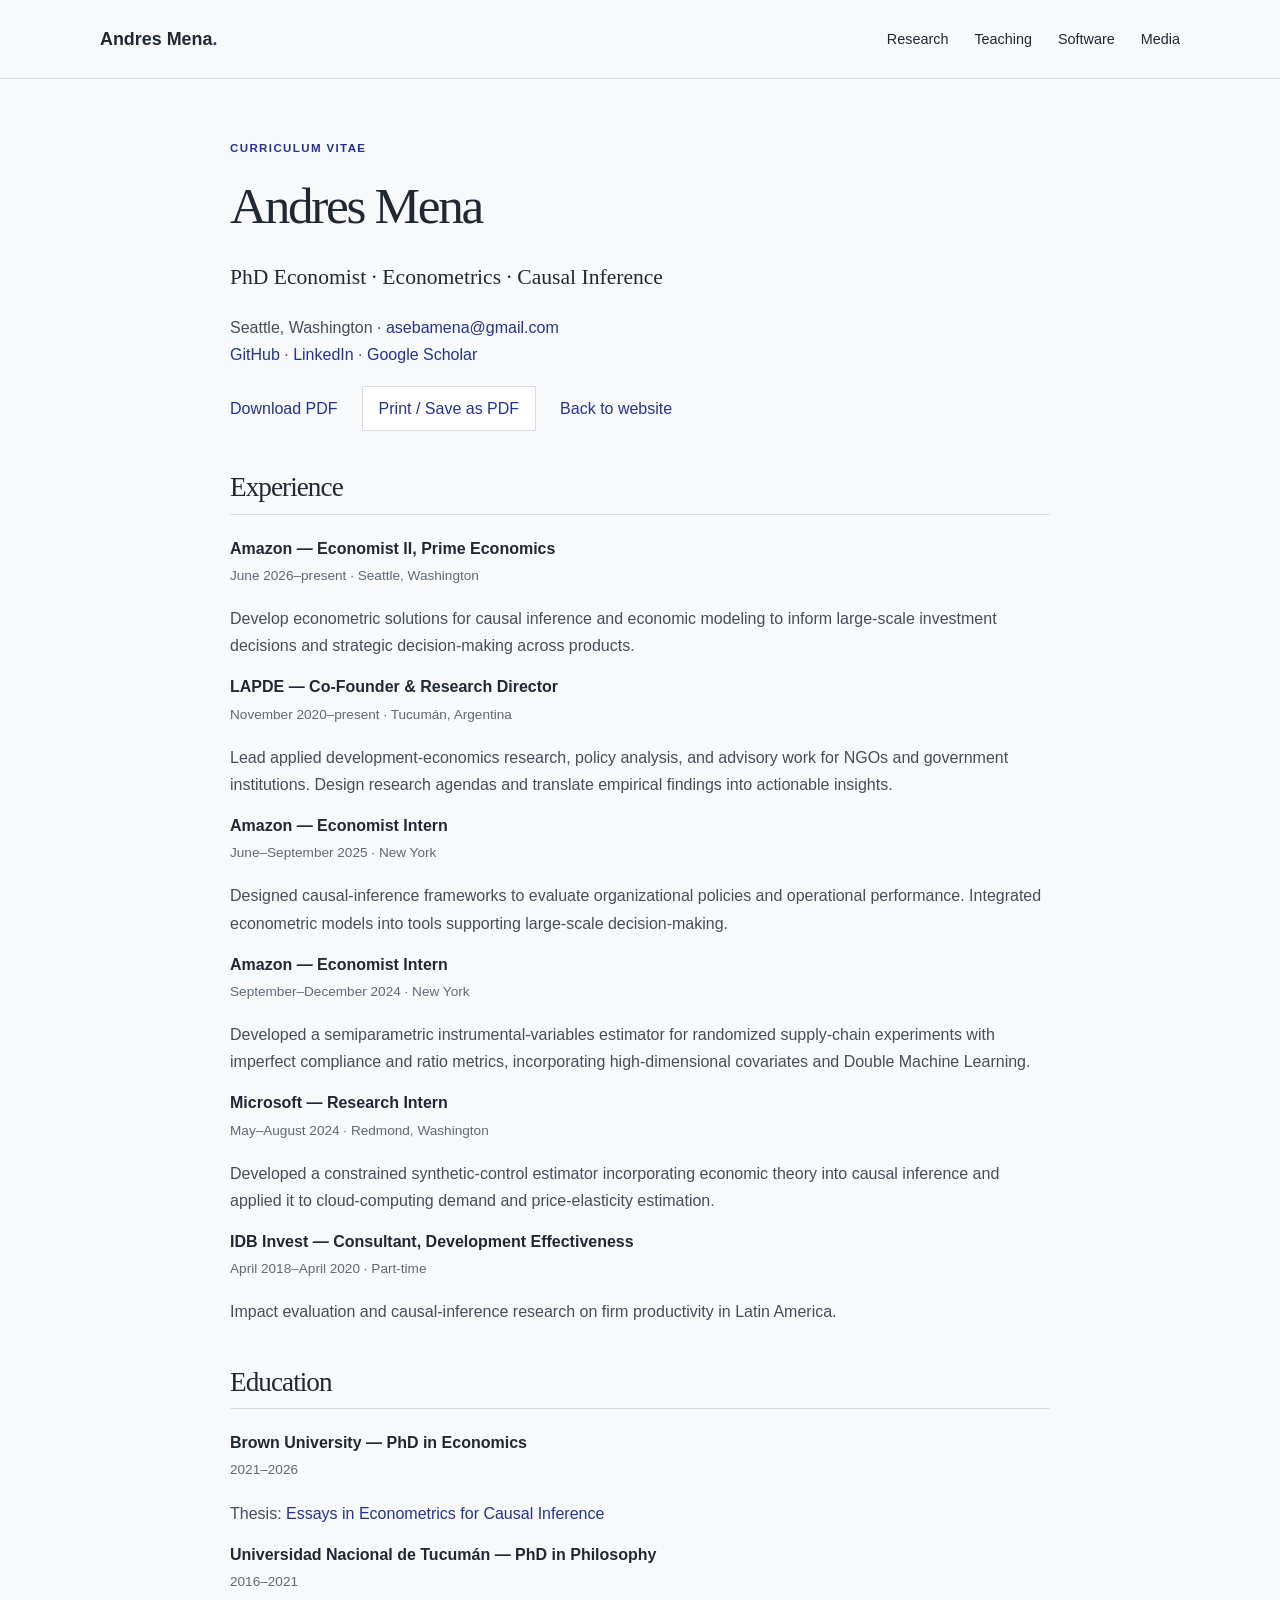
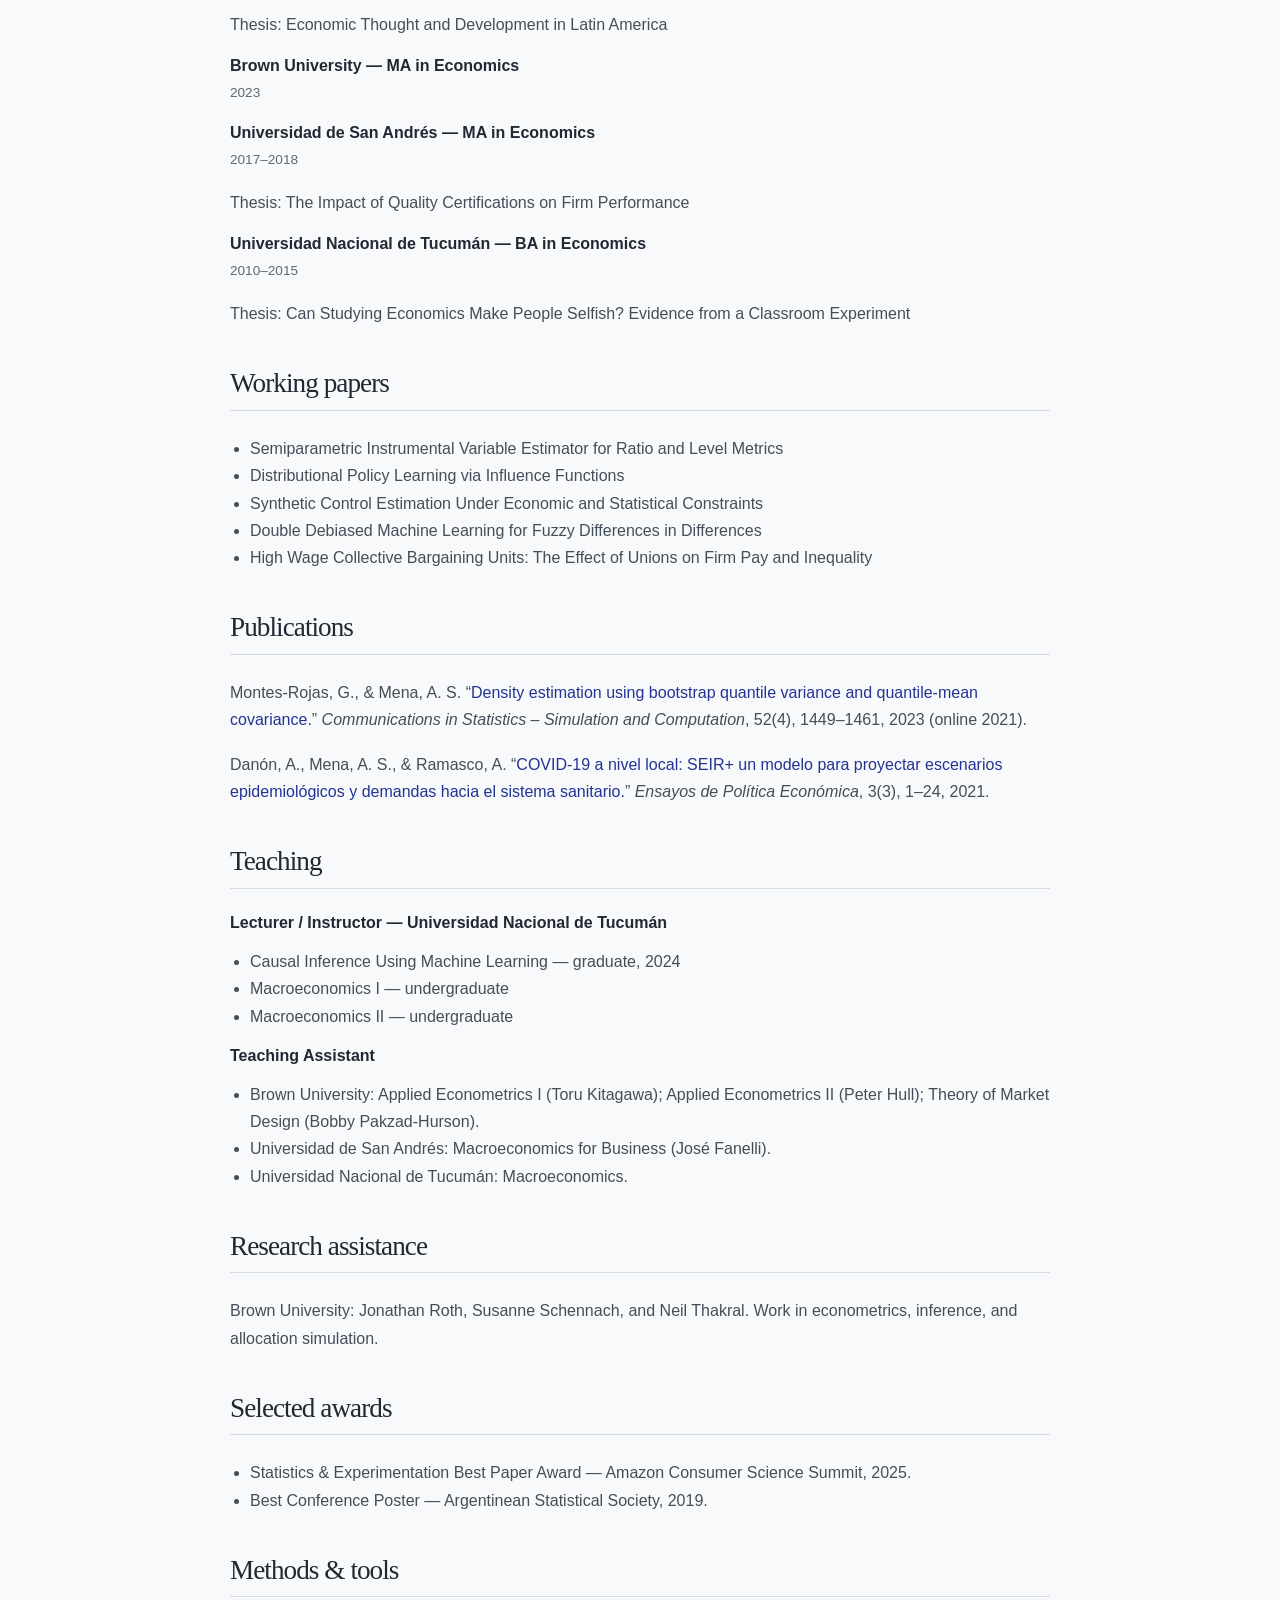
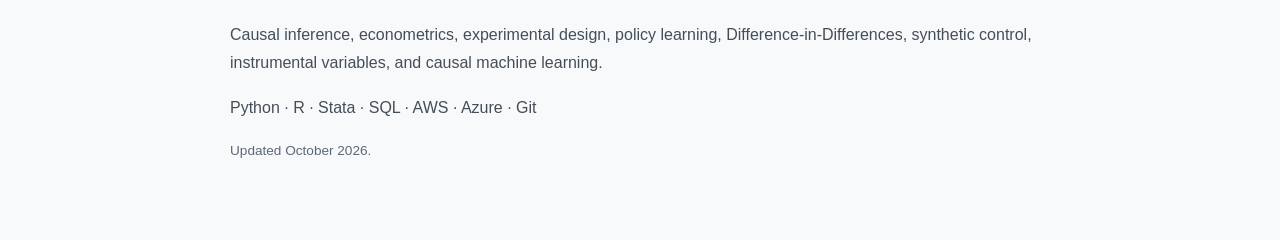
==== site/cv.html @ 0cec8d5b "Add personal academic website with research, teaching and podcast video" ====
<!doctype html>
<html lang="en">
<head>
  <meta charset="utf-8">
  <meta name="viewport" content="width=device-width, initial-scale=1">
  <title>CV | Andres Mena</title>
  <meta name="description" content="Andres Mena's education, professional experience, research, and teaching.">
  <link rel="icon" href="assets/favicon.svg" type="image/svg+xml">
  <link rel="stylesheet" href="assets/style.css">
</head>
<body>
  <a class="skip-link" href="#main">Skip to content</a>
  <header class="masthead"><nav class="container navigation" aria-label="Main navigation"><a class="wordmark" href="index.html">Andres Mena<span aria-hidden="true">.</span></a><div class="nav-links"><a href="index.html#research">Research</a><a href="index.html#teaching">Teaching</a><a href="index.html#software">Software</a><a href="index.html#media">Media</a></div></nav></header>
  <main id="main" class="container cv">
    <p class="eyebrow">Curriculum vitae</p>
    <h1>Andres Mena</h1>
    <p class="lead">PhD Economist · Econometrics · Causal Inference</p>
    <p>Seattle, Washington · <a href="mailto:asebamena@gmail.com">asebamena@gmail.com</a><br><a href="https://github.com/andres-mena">GitHub</a> · <a href="https://www.linkedin.com/in/sebamena/">LinkedIn</a> · <a href="https://scholar.google.com.au/citations?user=I_KiBSQAAAAJ&amp;hl=en">Google Scholar</a></p>
    <div class="cv-actions"><a href="assets/Andres_Mena_CV.pdf" download>Download PDF</a><button type="button" id="print-cv" hidden>Print / Save as PDF</button><a href="index.html">Back to website</a></div>
    <h2>Experience</h2>
    <article><h3>Amazon — Economist II, Prime Economics</h3><p class="meta">June 2026–present · Seattle, Washington</p><p>Develop econometric solutions for causal inference and economic modeling to inform large-scale investment decisions and strategic decision-making across products.</p></article>
    <article><h3>LAPDE — Co-Founder &amp; Research Director</h3><p class="meta">November 2020–present · Tucumán, Argentina</p><p>Lead applied development-economics research, policy analysis, and advisory work for NGOs and government institutions. Design research agendas and translate empirical findings into actionable insights.</p></article>
    <article><h3>Amazon — Economist Intern</h3><p class="meta">June–September 2025 · New York</p><p>Designed causal-inference frameworks to evaluate organizational policies and operational performance. Integrated econometric models into tools supporting large-scale decision-making.</p></article>
    <article><h3>Amazon — Economist Intern</h3><p class="meta">September–December 2024 · New York</p><p>Developed a semiparametric instrumental-variables estimator for randomized supply-chain experiments with imperfect compliance and ratio metrics, incorporating high-dimensional covariates and Double Machine Learning.</p></article>
    <article><h3>Microsoft — Research Intern</h3><p class="meta">May–August 2024 · Redmond, Washington</p><p>Developed a constrained synthetic-control estimator incorporating economic theory into causal inference and applied it to cloud-computing demand and price-elasticity estimation.</p></article>
    <article><h3>IDB Invest — Consultant, Development Effectiveness</h3><p class="meta">April 2018–April 2020 · Part-time</p><p>Impact evaluation and causal-inference research on firm productivity in Latin America.</p></article>
    <h2>Education</h2>
    <article><h3>Brown University — PhD in Economics</h3><p class="meta">2021–2026</p><p>Thesis: <a href="https://repository.library.brown.edu/studio/item/bdr:5hv7my46/">Essays in Econometrics for Causal Inference</a></p></article>
    <article><h3>Universidad Nacional de Tucumán — PhD in Philosophy</h3><p class="meta">2016–2021</p><p>Thesis: Economic Thought and Development in Latin America</p></article>
    <article><h3>Brown University — MA in Economics</h3><p class="meta">2023</p></article>
    <article><h3>Universidad de San Andrés — MA in Economics</h3><p class="meta">2017–2018</p><p>Thesis: The Impact of Quality Certifications on Firm Performance</p></article>
    <article><h3>Universidad Nacional de Tucumán — BA in Economics</h3><p class="meta">2010–2015</p><p>Thesis: Can Studying Economics Make People Selfish? Evidence from a Classroom Experiment</p></article>
    <h2>Working papers</h2>
    <ul>
      <li>Semiparametric Instrumental Variable Estimator for Ratio and Level Metrics</li>
      <li>Distributional Policy Learning via Influence Functions</li>
      <li>Synthetic Control Estimation Under Economic and Statistical Constraints</li>
      <li>Double Debiased Machine Learning for Fuzzy Differences in Differences</li>
      <li>High Wage Collective Bargaining Units: The Effect of Unions on Firm Pay and Inequality</li>
    </ul>
    <h2>Publications</h2>
    <p>Montes-Rojas, G., &amp; Mena, A. S. “<a href="https://doi.org/10.1080/03610918.2021.1884717">Density estimation using bootstrap quantile variance and quantile-mean covariance.</a>” <em>Communications in Statistics – Simulation and Computation</em>, 52(4), 1449–1461, 2023 (online 2021).</p>
    <p>Danón, A., Mena, A. S., &amp; Ramasco, A. “<a href="https://doi.org/10.46553/ensayos.3.3.2021.p1-24" lang="es">COVID-19 a nivel local: SEIR+ un modelo para proyectar escenarios epidemiológicos y demandas hacia el sistema sanitario.</a>” <em>Ensayos de Política Económica</em>, 3(3), 1–24, 2021.</p>
    <h2>Teaching</h2>
    <h3>Lecturer / Instructor — Universidad Nacional de Tucumán</h3>
    <ul><li>Causal Inference Using Machine Learning — graduate, 2024</li><li>Macroeconomics I — undergraduate</li><li>Macroeconomics II — undergraduate</li></ul>
    <h3>Teaching Assistant</h3>
    <ul><li>Brown University: Applied Econometrics I (Toru Kitagawa); Applied Econometrics II (Peter Hull); Theory of Market Design (Bobby Pakzad-Hurson).</li><li>Universidad de San Andrés: Macroeconomics for Business (José Fanelli).</li><li>Universidad Nacional de Tucumán: Macroeconomics.</li></ul>
    <h2>Research assistance</h2>
    <p>Brown University: Jonathan Roth, Susanne Schennach, and Neil Thakral. Work in econometrics, inference, and allocation simulation.</p>
    <h2>Selected awards</h2>
    <ul><li>Statistics &amp; Experimentation Best Paper Award — Amazon Consumer Science Summit, 2025.</li><li>Best Conference Poster — Argentinean Statistical Society, 2019.</li></ul>
    <h2>Methods &amp; tools</h2>
    <p>Causal inference, econometrics, experimental design, policy learning, Difference-in-Differences, synthetic control, instrumental variables, and causal machine learning.</p>
    <p>Python · R · Stata · SQL · AWS · Azure · Git</p>
    <p class="meta">Updated October 2026.</p>
  </main>
  <script src="assets/cv.js"></script>
</body>
</html>
---- site/assets/style.css ----
/* Academic layout adapted from Juan C. Yamin's MIT-licensed site.
   Original theme copyright (c) 2016 Michael Rose; see ../LICENSE. */
:root{--blue:#233393;--blue-light:#3043b4;--ink:#202833;--copy:#444e59;--muted:#5d6975;--paper:#f8f9fa;--tint:#eef1f6;--border:#d6dce2;--width:1080px}
*{box-sizing:border-box}
html{scroll-behavior:smooth;scroll-padding-top:100px}
body{margin:0;background:var(--paper);color:var(--copy);font:16px/1.7 -apple-system,BlinkMacSystemFont,"Segoe UI",Helvetica,Arial,sans-serif}
a{color:var(--blue);text-decoration:none;text-underline-offset:4px}
a:hover{text-decoration:underline}
a:focus-visible{outline:3px solid var(--blue-light);outline-offset:5px}
img{max-width:100%;display:block}
h1,h2,h3,h4{color:var(--ink);line-height:1.2}
h1,h2{font-family:Georgia,"Times New Roman",serif;font-weight:400}
h1{font-size:clamp(3.2rem,6vw,5rem);letter-spacing:-.045em;margin:14px 0 22px}
h2{font-size:clamp(2.1rem,4vw,3rem);letter-spacing:-.035em;margin:12px 0 24px}
h4{font-size:1.04rem;font-weight:500;margin:0 0 7px}
p{margin:0 0 18px}
.container{max-width:var(--width);width:calc(100% - 80px);margin-inline:auto}
.skip-link{position:fixed;left:16px;top:-80px;z-index:100;padding:12px;background:white}
.skip-link:focus{top:12px}
.masthead{position:sticky;top:0;background:rgba(248,249,250,.97);border-bottom:1px solid var(--border);z-index:20}
.navigation{min-height:78px;display:flex;align-items:center;justify-content:space-between;gap:28px}
.wordmark{font-size:1.12rem;font-weight:650;color:var(--ink);white-space:nowrap}
.wordmark span{color:var(--blue)}
.nav-links{display:flex;gap:26px;font-size:.9rem}
.nav-links a{color:var(--ink)}
.hero{padding-block:88px 84px;display:grid;grid-template-columns:minmax(0,1fr) 290px;gap:72px;align-items:center}
.hero-copy{max-width:640px;min-width:0}
.section-body{min-width:0}
.eyebrow{font-size:.72rem;letter-spacing:.12em;font-weight:650;text-transform:uppercase;color:var(--blue);line-height:1.6}
.intro{font:400 clamp(1.3rem,2.1vw,1.6rem)/1.45 Georgia,"Times New Roman",serif;color:var(--ink);margin-bottom:24px}
.portrait{margin:0;transform:rotate(1deg)}
.portrait img{width:100%;height:365px;object-fit:cover;object-position:center 30%;border-radius:3px;box-shadow:14px 14px 0 #e3e7f3}
.portrait figcaption{margin-top:28px;font-size:.78rem;color:var(--muted);display:flex;align-items:center;gap:8px;transform:rotate(-1deg)}
.location-dot{width:6px;height:6px;border-radius:50%;background:var(--blue)}
.profile-links{display:flex;flex-wrap:wrap;gap:12px 23px;margin-top:30px;font-size:.85rem;font-weight:550}
.landscape-band{position:relative;isolation:isolate;overflow:hidden;min-height:380px;display:flex;align-items:center;background:#193778 url("data-landscape.jpg") center 58%/cover}
.landscape-overlay{position:absolute;inset:0;z-index:-1;background:linear-gradient(90deg,rgba(12,28,71,.94),rgba(19,38,92,.72) 55%,rgba(19,38,92,.35))}
.landscape-content{padding-block:50px}
.landscape-content .eyebrow{color:#c8dcff}
.landscape-content h2{color:white;font-size:clamp(2rem,4vw,2.8rem);margin-block:14px 20px}
.landscape-content p:last-child{color:#d5e2f7;font-size:.87rem;margin:0}
.evidence-lines{position:absolute;width:46%;max-width:600px;right:6%;top:50%;transform:translateY(-50%);z-index:-1}
.section{display:grid;grid-template-columns:310px minmax(0,1fr);gap:72px;padding-block:76px}
.section-heading p:not(.eyebrow){font-size:.9rem;max-width:250px;color:var(--muted)}
.group-heading{font:650 .78rem/1.5 -apple-system,BlinkMacSystemFont,"Segoe UI",sans-serif;text-transform:uppercase;letter-spacing:.08em;color:var(--blue);margin:0 0 20px}
.group-heading:not(:first-child){margin-top:42px}
.paper-list{list-style:none;margin:0;padding:0}
.paper-list li{padding:17px 0;border-bottom:1px solid var(--border);color:var(--ink);font-size:1.03rem;line-height:1.55}
.paper-list li:first-child{padding-top:0}
.publication{padding-bottom:20px;margin-bottom:22px;border-bottom:1px solid var(--border)}
.publication h4{line-height:1.55}
.publication p,.course p{font-size:.85rem;color:var(--muted);margin:0;line-height:1.6}
.thesis-link{padding:22px 24px;border-left:3px solid var(--blue);background:var(--tint);display:grid;gap:10px;line-height:1.5}
.thesis-link .eyebrow{font-size:.66rem}
.tinted{background:var(--tint)}
.course{margin:0 0 24px}
.lead{font-family:Georgia,serif;font-size:1.35rem;color:var(--ink)}
.text-link{display:inline-block;margin-top:12px;border-bottom:1px solid var(--blue);font-size:.95rem}
.media-list>a{display:flex;align-items:center;justify-content:space-between;gap:20px;padding:20px 0;border-bottom:1px solid var(--border)}
.media-list>a:first-child{padding-top:0}
.media-list small{display:block;text-transform:uppercase;letter-spacing:.1em;font-size:.67rem;color:var(--muted);margin-bottom:6px}
.media-list strong{display:block;font:400 1.35rem/1.4 Georgia,serif;color:var(--ink)}
.link-description{display:block;color:var(--muted);font-size:.85rem;margin-top:5px}
.podcast-feature{padding-bottom:30px;margin-bottom:24px;border-bottom:1px solid var(--border)}
.podcast-feature h3{font:400 1.7rem/1.3 Georgia,serif;margin:10px 0 14px}
.podcast-feature>p:not(.eyebrow){font-size:.9rem}
.podcast-feature video{display:block;width:100%;max-width:320px;height:auto;aspect-ratio:9/16;background:#111b2f;border-radius:4px;margin-block:24px 14px}
.podcast-feature .podcast-credit{max-width:390px;color:var(--muted);font-size:.75rem}
.footer{display:flex;flex-wrap:wrap;justify-content:space-between;gap:15px;padding-block:30px;font-size:.82rem}
.footer p{margin:0}
.fine-print{flex-basis:100%;color:var(--muted);font-size:.72rem}
.cv{max-width:820px;padding-block:60px}
.cv h1{font-size:3.2rem}
.cv h2{font-size:1.7rem;margin-top:40px;border-bottom:1px solid var(--border);padding-bottom:10px}
.cv h3{font-size:1rem;margin-bottom:6px}
.cv .meta{color:var(--muted);font-size:.85rem}
.cv ul{padding-left:20px}
.cv-actions{display:flex;gap:24px;align-items:center}
button{font:inherit;color:var(--blue);border:1px solid var(--border);padding:8px 16px;background:white;cursor:pointer}
button:focus-visible{outline:3px solid var(--blue)}
@media(min-width:1500px){.hero{padding-block:110px}}
@media(max-width:850px){.container{width:calc(100% - 48px)}.hero{gap:40px;grid-template-columns:minmax(0,1fr) 230px;padding-block:60px}.portrait img{height:310px}.section{grid-template-columns:230px minmax(0,1fr);gap:35px}.nav-links{gap:16px}.evidence-lines{opacity:.5;right:0}}
@media(max-width:640px){html{scroll-padding-top:118px}.navigation{align-items:flex-start;flex-direction:column;gap:12px;padding-block:16px}.nav-links{gap:20px;width:100%;overflow-x:auto;white-space:nowrap;font-size:.8rem;padding-bottom:3px}.hero{grid-template-columns:1fr;gap:35px;padding-block:40px 50px}.hero-copy{order:1}.portrait{order:0;width:155px;transform:none}.portrait img{height:190px;box-shadow:8px 8px 0 #e3e7f3}.portrait figcaption{margin-top:15px;transform:none}.hero h1{font-size:3.15rem}.section{grid-template-columns:1fr;gap:18px;padding-block:48px}.section-heading h2 br{display:none}.section-heading h2{margin-bottom:16px}.section-heading p:not(.eyebrow){max-width:none}.landscape-band{min-height:350px}.evidence-lines{width:85%;right:-20%;top:75%;opacity:.4}.profile-links{gap:14px 20px}.cv{padding-block:35px}}
@media(prefers-reduced-motion:reduce){html{scroll-behavior:auto}}
@media print{.masthead,.footer,.cv-actions,.skip-link{display:none}.container{width:100%;max-width:none}.cv{padding:0}body{background:white;font-size:10pt}.cv h1{font-size:28pt}.cv h2{font-size:16pt;margin-top:20px}.cv h3{break-after:avoid}a{color:inherit}.cv article{break-inside:avoid}@page{margin:18mm}}
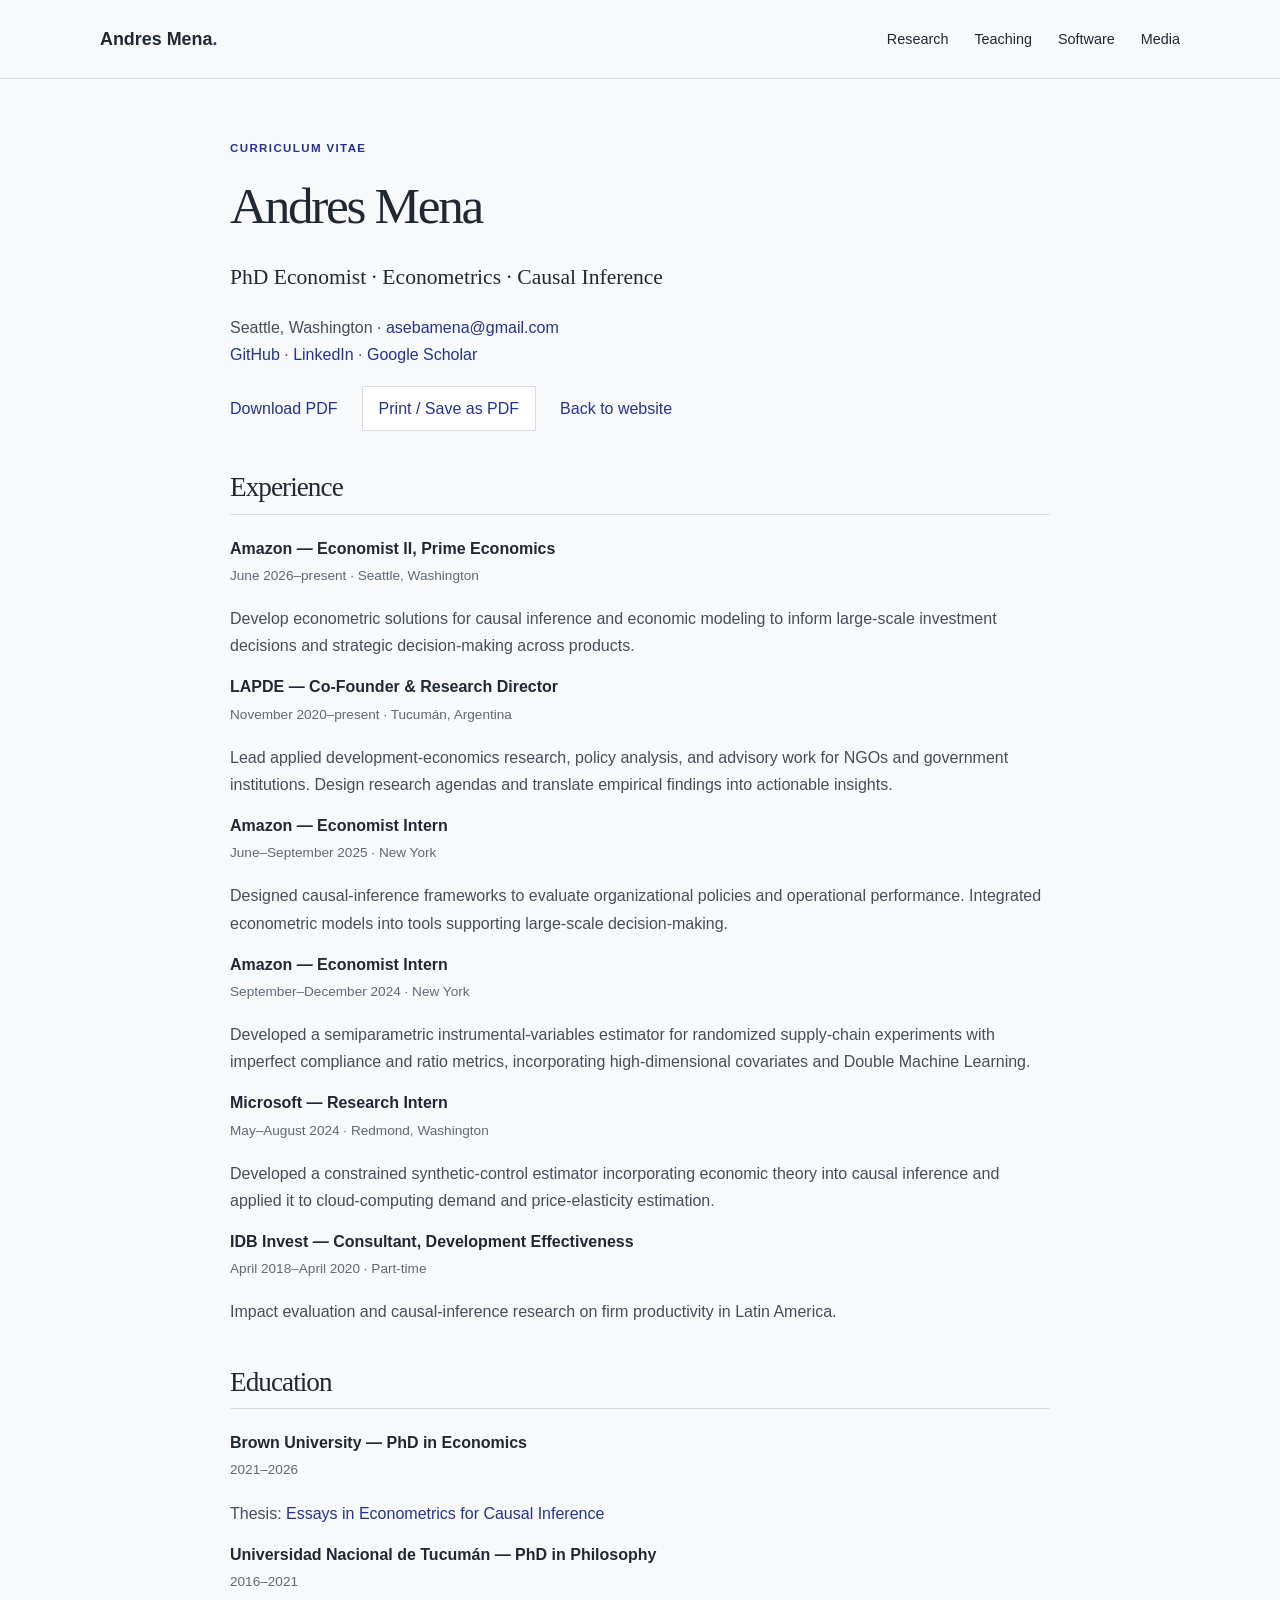
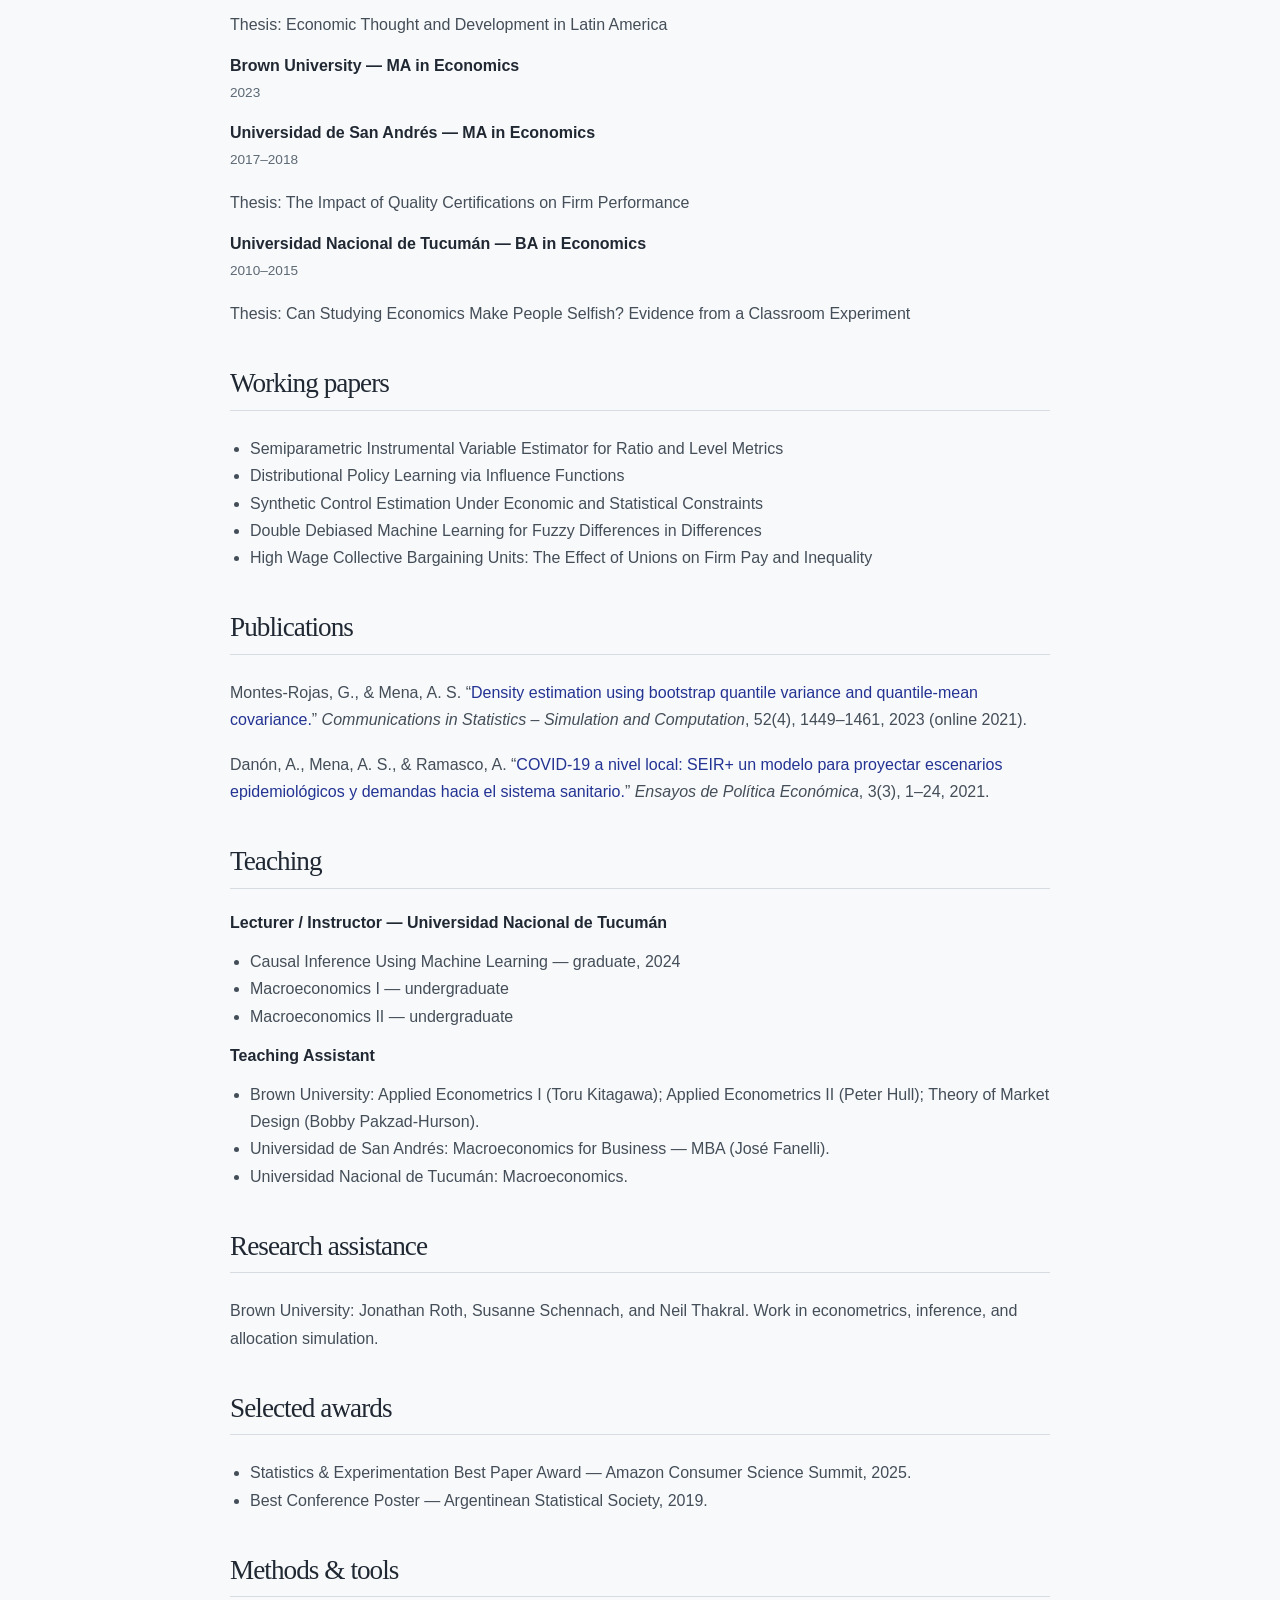
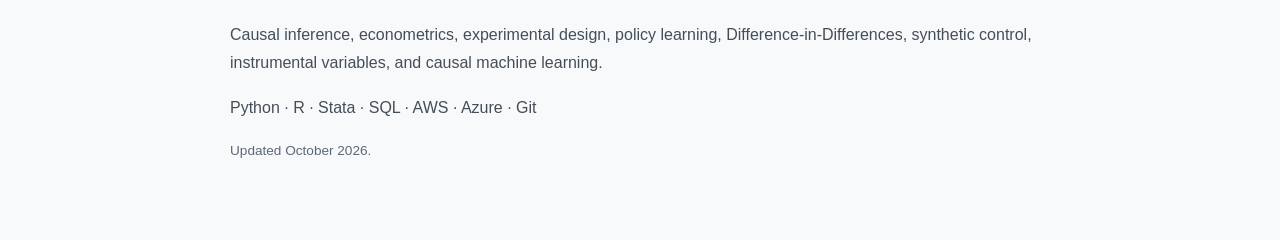
==== commit 59c89533: "Specify MBA level for San Andres teaching experience" ====
--- a/site/cv.html
+++ b/site/cv.html
@@ -45,7 +45,7 @@
     <h3>Lecturer / Instructor — Universidad Nacional de Tucumán</h3>
     <ul><li>Causal Inference Using Machine Learning — graduate, 2024</li><li>Macroeconomics I — undergraduate</li><li>Macroeconomics II — undergraduate</li></ul>
     <h3>Teaching Assistant</h3>
-    <ul><li>Brown University: Applied Econometrics I (Toru Kitagawa); Applied Econometrics II (Peter Hull); Theory of Market Design (Bobby Pakzad-Hurson).</li><li>Universidad de San Andrés: Macroeconomics for Business (José Fanelli).</li><li>Universidad Nacional de Tucumán: Macroeconomics.</li></ul>
+    <ul><li>Brown University: Applied Econometrics I (Toru Kitagawa); Applied Econometrics II (Peter Hull); Theory of Market Design (Bobby Pakzad-Hurson).</li><li>Universidad de San Andrés: Macroeconomics for Business — MBA (José Fanelli).</li><li>Universidad Nacional de Tucumán: Macroeconomics.</li></ul>
     <h2>Research assistance</h2>
     <p>Brown University: Jonathan Roth, Susanne Schennach, and Neil Thakral. Work in econometrics, inference, and allocation simulation.</p>
     <h2>Selected awards</h2>
--- a/site/assets/style.css
+++ b/site/assets/style.css
@@ -1,5 +1,4 @@
-/* Academic layout adapted from Juan C. Yamin's MIT-licensed site.
-   Original theme copyright (c) 2016 Michael Rose; see ../LICENSE. */
+/* MIT license and copyright notice: see ../LICENSE. */
 :root{--blue:#233393;--blue-light:#3043b4;--ink:#202833;--copy:#444e59;--muted:#5d6975;--paper:#f8f9fa;--tint:#eef1f6;--border:#d6dce2;--width:1080px}
 *{box-sizing:border-box}
 html{scroll-behavior:smooth;scroll-padding-top:100px}
@@ -33,13 +32,20 @@
 .portrait figcaption{margin-top:28px;font-size:.78rem;color:var(--muted);display:flex;align-items:center;gap:8px;transform:rotate(-1deg)}
 .location-dot{width:6px;height:6px;border-radius:50%;background:var(--blue)}
 .profile-links{display:flex;flex-wrap:wrap;gap:12px 23px;margin-top:30px;font-size:.85rem;font-weight:550}
-.landscape-band{position:relative;isolation:isolate;overflow:hidden;min-height:380px;display:flex;align-items:center;background:#193778 url("data-landscape.jpg") center 58%/cover}
-.landscape-overlay{position:absolute;inset:0;z-index:-1;background:linear-gradient(90deg,rgba(12,28,71,.94),rgba(19,38,92,.72) 55%,rgba(19,38,92,.35))}
-.landscape-content{padding-block:50px}
+.landscape-band{position:relative;isolation:isolate;overflow:hidden;display:flex;align-items:center;background:#193778 url("data-landscape.jpg") center 58%/cover}
+.landscape-overlay{position:absolute;inset:0;z-index:-1;background:linear-gradient(110deg,rgba(12,28,71,.8),rgba(19,38,92,.68))}
+.landscape-content{padding-block:48px}
 .landscape-content .eyebrow{color:#c8dcff}
 .landscape-content h2{color:white;font-size:clamp(2rem,4vw,2.8rem);margin-block:14px 20px}
-.landscape-content p:last-child{color:#d5e2f7;font-size:.87rem;margin:0}
-.evidence-lines{position:absolute;width:46%;max-width:600px;right:6%;top:50%;transform:translateY(-50%);z-index:-1}
+.policy-heading{display:flex;justify-content:space-between;align-items:center;gap:30px;margin-bottom:24px}
+.policy-heading h2{margin-bottom:0}
+.policy-steps{list-style:none;display:grid;grid-template-columns:repeat(4,minmax(0,1fr));gap:18px;margin:0;padding:0}
+.policy-steps li{position:relative;background:rgba(255,255,255,.035);border:1px solid rgba(205,223,255,.2);border-radius:5px;padding:16px 15px 20px}
+.policy-number{font-size:.7rem;letter-spacing:.12em;color:#b5c8ef}
+.policy-steps img{width:100%;height:auto;margin:3px 0 10px}
+.policy-steps h3{color:#fff;font-size:1rem;font-weight:550;margin:0 0 8px}
+.policy-steps p{color:#d5e2f7;font-size:.78rem;line-height:1.5;margin:0}
+.policy-steps li:not(:last-child)::after{content:"→";position:absolute;right:-16px;top:45%;font-size:1.15rem;color:#bdd8ff;z-index:1}
 .section{display:grid;grid-template-columns:310px minmax(0,1fr);gap:72px;padding-block:76px}
 .section-heading p:not(.eyebrow){font-size:.9rem;max-width:250px;color:var(--muted)}
 .group-heading{font:650 .78rem/1.5 -apple-system,BlinkMacSystemFont,"Segoe UI",sans-serif;text-transform:uppercase;letter-spacing:.08em;color:var(--blue);margin:0 0 20px}
@@ -54,6 +60,7 @@
 .thesis-link .eyebrow{font-size:.66rem}
 .tinted{background:var(--tint)}
 .course{margin:0 0 24px}
+.course-materials{display:inline-block;margin-top:7px;font-size:.85rem}
 .lead{font-family:Georgia,serif;font-size:1.35rem;color:var(--ink)}
 .text-link{display:inline-block;margin-top:12px;border-bottom:1px solid var(--blue);font-size:.95rem}
 .media-list>a{display:flex;align-items:center;justify-content:space-between;gap:20px;padding:20px 0;border-bottom:1px solid var(--border)}
@@ -79,7 +86,9 @@
 button{font:inherit;color:var(--blue);border:1px solid var(--border);padding:8px 16px;background:white;cursor:pointer}
 button:focus-visible{outline:3px solid var(--blue)}
 @media(min-width:1500px){.hero{padding-block:110px}}
-@media(max-width:850px){.container{width:calc(100% - 48px)}.hero{gap:40px;grid-template-columns:minmax(0,1fr) 230px;padding-block:60px}.portrait img{height:310px}.section{grid-template-columns:230px minmax(0,1fr);gap:35px}.nav-links{gap:16px}.evidence-lines{opacity:.5;right:0}}
-@media(max-width:640px){html{scroll-padding-top:118px}.navigation{align-items:flex-start;flex-direction:column;gap:12px;padding-block:16px}.nav-links{gap:20px;width:100%;overflow-x:auto;white-space:nowrap;font-size:.8rem;padding-bottom:3px}.hero{grid-template-columns:1fr;gap:35px;padding-block:40px 50px}.hero-copy{order:1}.portrait{order:0;width:155px;transform:none}.portrait img{height:190px;box-shadow:8px 8px 0 #e3e7f3}.portrait figcaption{margin-top:15px;transform:none}.hero h1{font-size:3.15rem}.section{grid-template-columns:1fr;gap:18px;padding-block:48px}.section-heading h2 br{display:none}.section-heading h2{margin-bottom:16px}.section-heading p:not(.eyebrow){max-width:none}.landscape-band{min-height:350px}.evidence-lines{width:85%;right:-20%;top:75%;opacity:.4}.profile-links{gap:14px 20px}.cv{padding-block:35px}}
+@media(max-width:850px){.container{width:calc(100% - 48px)}.hero{gap:40px;grid-template-columns:minmax(0,1fr) 230px;padding-block:60px}.portrait img{height:310px}.section{grid-template-columns:230px minmax(0,1fr);gap:35px}.nav-links{gap:16px}}
+@media(max-width:640px){html{scroll-padding-top:118px}.navigation{align-items:flex-start;flex-direction:column;gap:12px;padding-block:16px}.nav-links{gap:20px;width:100%;overflow-x:auto;white-space:nowrap;font-size:.8rem;padding-bottom:3px}.hero{grid-template-columns:1fr;gap:35px;padding-block:40px 50px}.hero-copy{order:1}.portrait{order:0;width:155px;transform:none}.portrait img{height:190px;box-shadow:8px 8px 0 #e3e7f3}.portrait figcaption{margin-top:15px;transform:none}.hero h1{font-size:3.15rem}.section{grid-template-columns:1fr;gap:18px;padding-block:48px}.section-heading h2 br{display:none}.section-heading h2{margin-bottom:16px}.section-heading p:not(.eyebrow){max-width:none}.landscape-band{min-height:350px}.profile-links{gap:14px 20px}.cv{padding-block:35px}}
 @media(prefers-reduced-motion:reduce){html{scroll-behavior:auto}}
+@media(max-width:850px){.policy-heading{display:block}.policy-heading>p{margin-top:18px}.policy-steps{grid-template-columns:repeat(2,minmax(0,1fr));gap:16px}.policy-steps li:nth-child(2)::after{display:none}}
+@media(max-width:420px){.policy-steps{gap:12px}.policy-steps li{padding:12px 10px 16px}.policy-steps h3{font-size:.86rem}.policy-steps p{font-size:.74rem}.policy-steps li:not(:last-child)::after{right:-12px;font-size:1rem}}
 @media print{.masthead,.footer,.cv-actions,.skip-link{display:none}.container{width:100%;max-width:none}.cv{padding:0}body{background:white;font-size:10pt}.cv h1{font-size:28pt}.cv h2{font-size:16pt;margin-top:20px}.cv h3{break-after:avoid}a{color:inherit}.cv article{break-inside:avoid}@page{margin:18mm}}
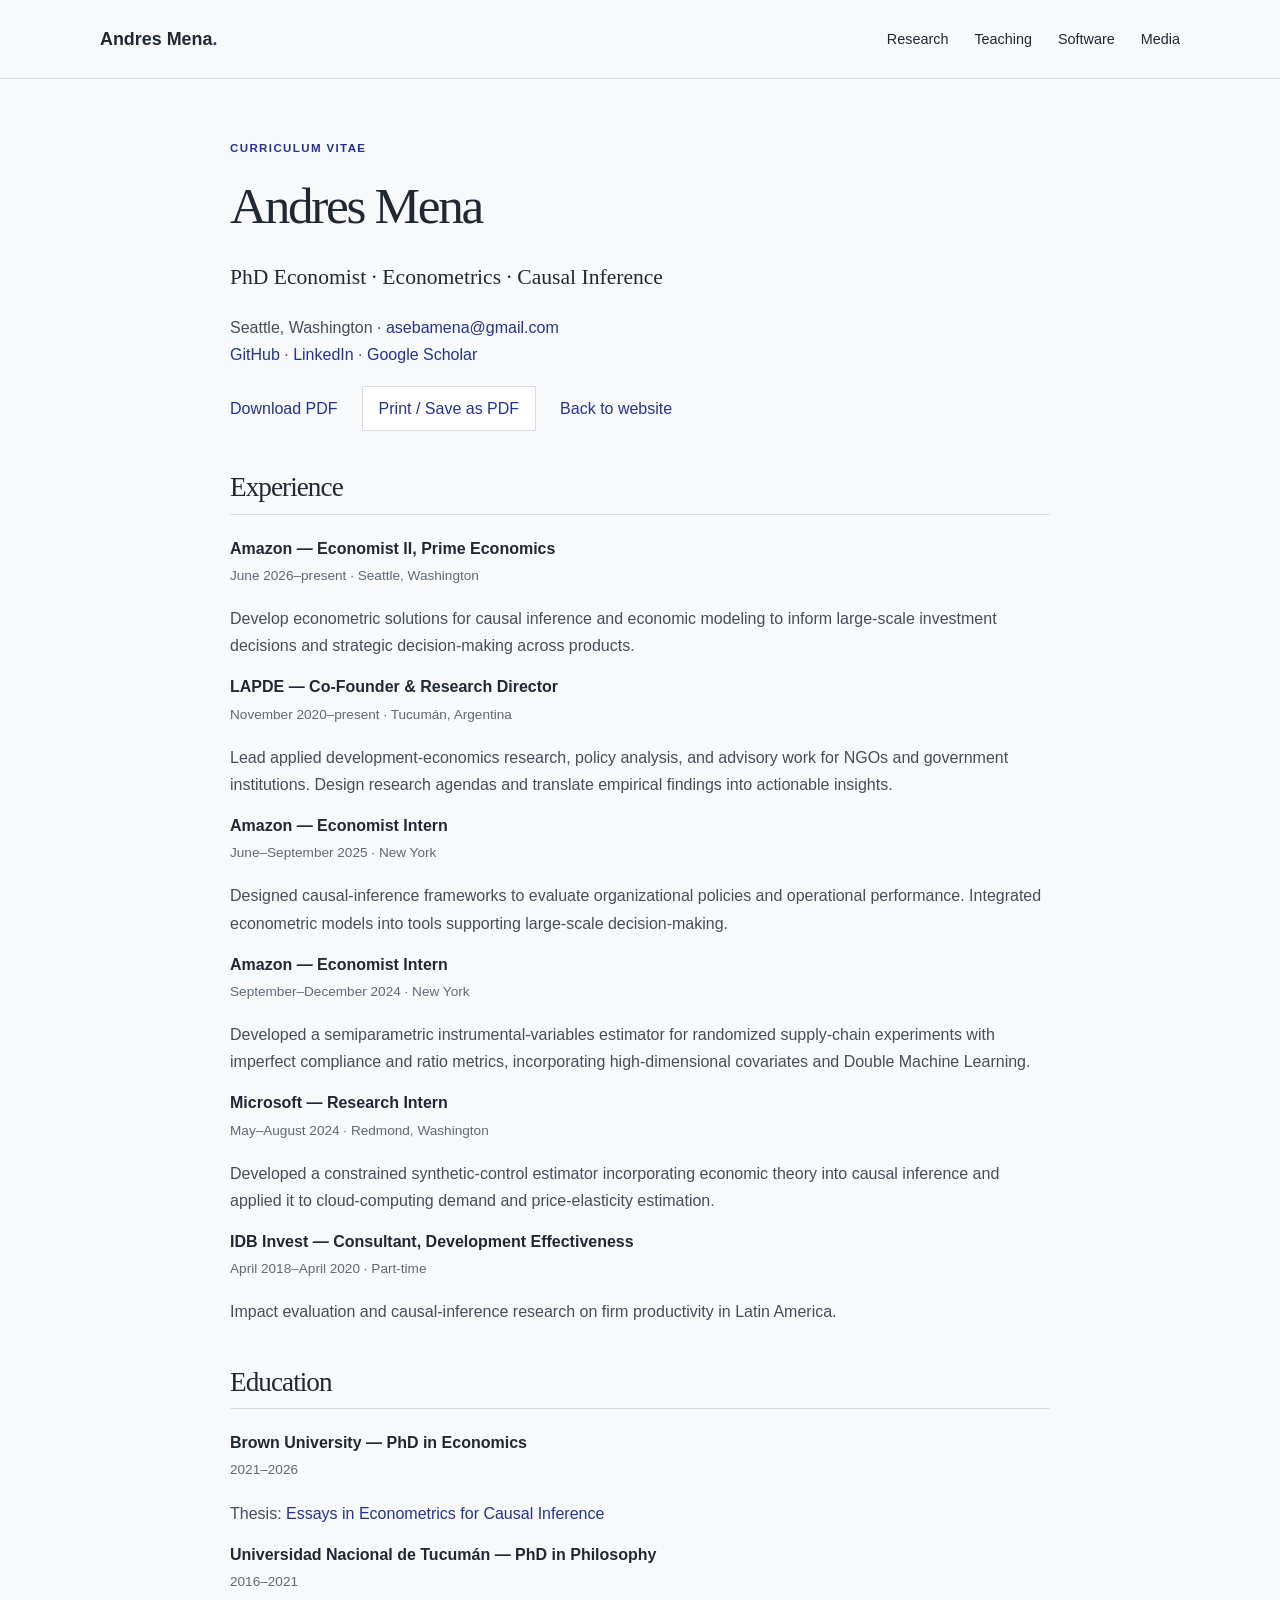
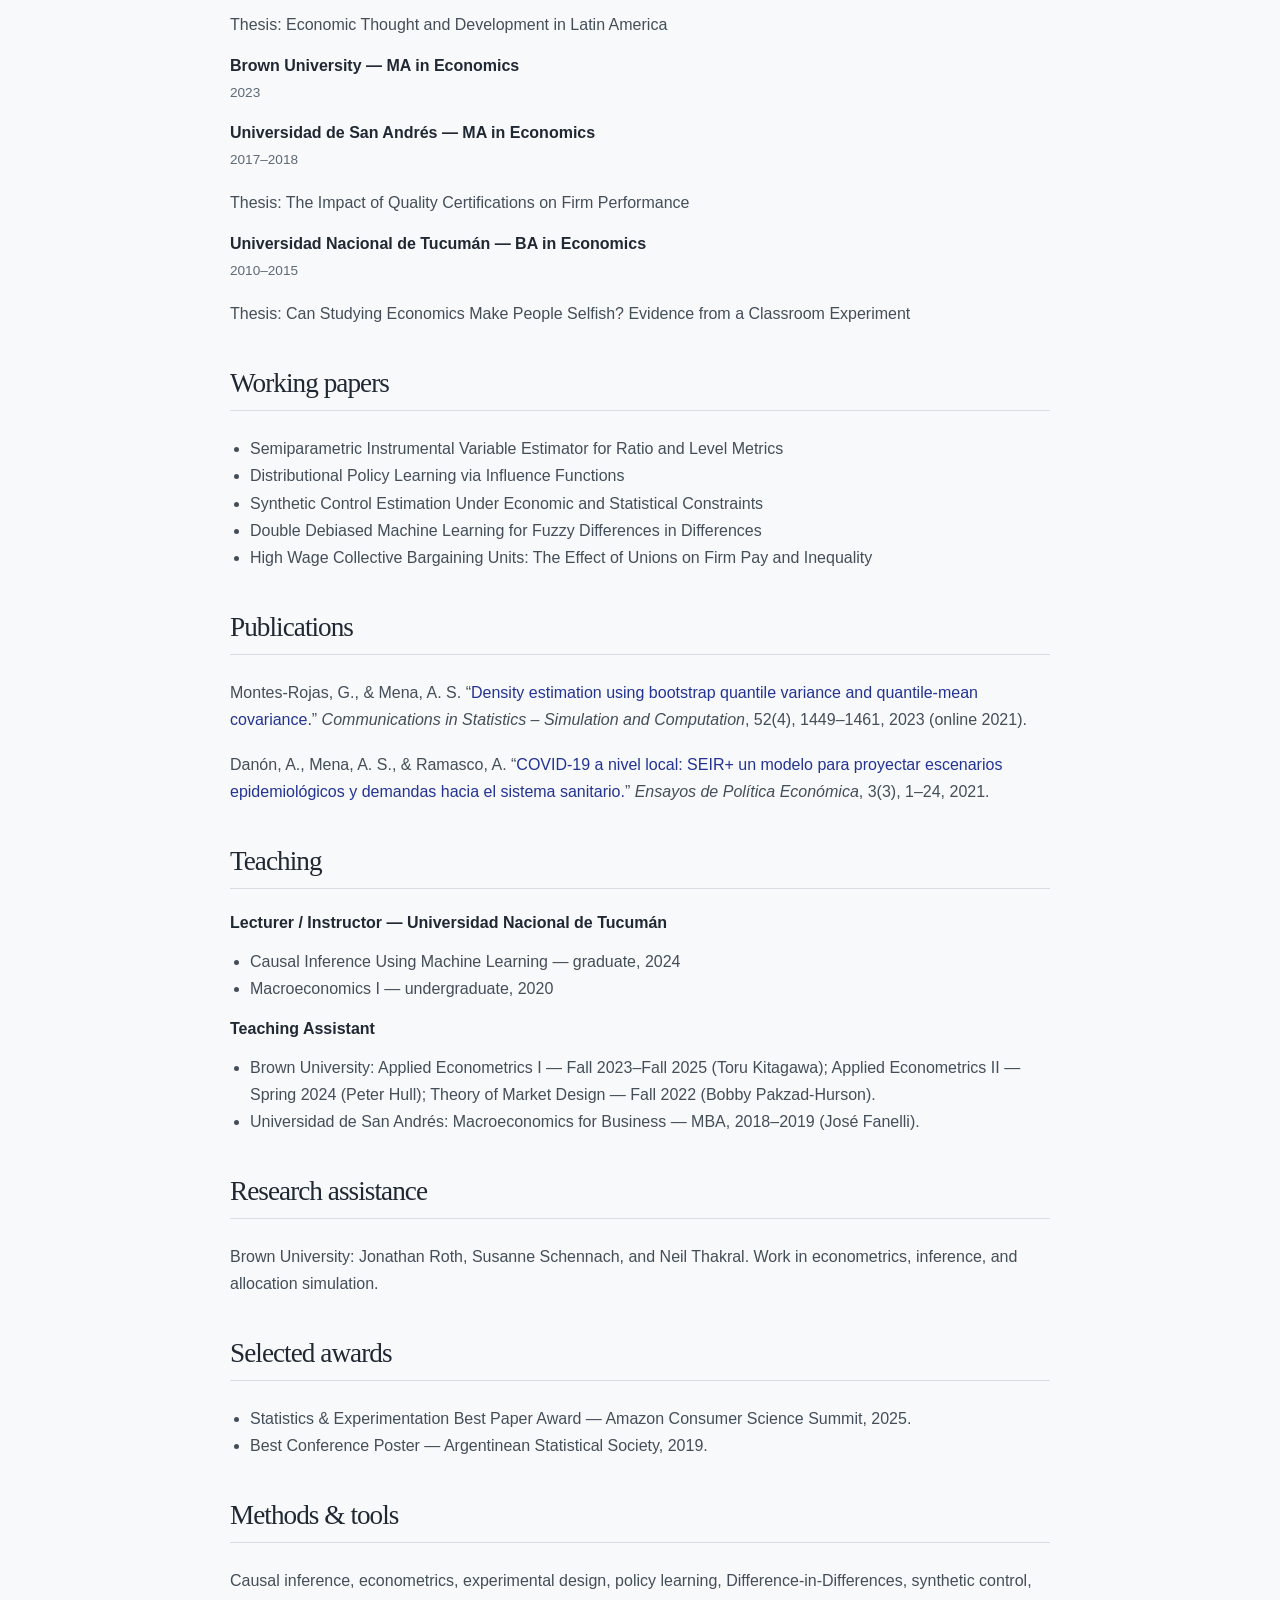
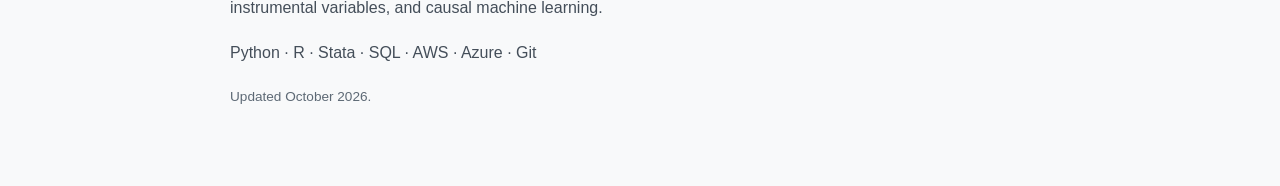
==== commit 537fb509: "Add course years and remove redundant teaching entries" ====
--- a/site/cv.html
+++ b/site/cv.html
@@ -43,9 +43,9 @@
     <p>Danón, A., Mena, A. S., &amp; Ramasco, A. “<a href="https://doi.org/10.46553/ensayos.3.3.2021.p1-24" lang="es">COVID-19 a nivel local: SEIR+ un modelo para proyectar escenarios epidemiológicos y demandas hacia el sistema sanitario.</a>” <em>Ensayos de Política Económica</em>, 3(3), 1–24, 2021.</p>
     <h2>Teaching</h2>
     <h3>Lecturer / Instructor — Universidad Nacional de Tucumán</h3>
-    <ul><li>Causal Inference Using Machine Learning — graduate, 2024</li><li>Macroeconomics I — undergraduate</li><li>Macroeconomics II — undergraduate</li></ul>
+    <ul><li>Causal Inference Using Machine Learning — graduate, 2024</li><li>Macroeconomics I — undergraduate, 2020</li></ul>
     <h3>Teaching Assistant</h3>
-    <ul><li>Brown University: Applied Econometrics I (Toru Kitagawa); Applied Econometrics II (Peter Hull); Theory of Market Design (Bobby Pakzad-Hurson).</li><li>Universidad de San Andrés: Macroeconomics for Business — MBA (José Fanelli).</li><li>Universidad Nacional de Tucumán: Macroeconomics.</li></ul>
+    <ul><li>Brown University: Applied Econometrics I — Fall 2023–Fall 2025 (Toru Kitagawa); Applied Econometrics II — Spring 2024 (Peter Hull); Theory of Market Design — Fall 2022 (Bobby Pakzad-Hurson).</li><li>Universidad de San Andrés: Macroeconomics for Business — MBA, 2018–2019 (José Fanelli).</li></ul>
     <h2>Research assistance</h2>
     <p>Brown University: Jonathan Roth, Susanne Schennach, and Neil Thakral. Work in econometrics, inference, and allocation simulation.</p>
     <h2>Selected awards</h2>
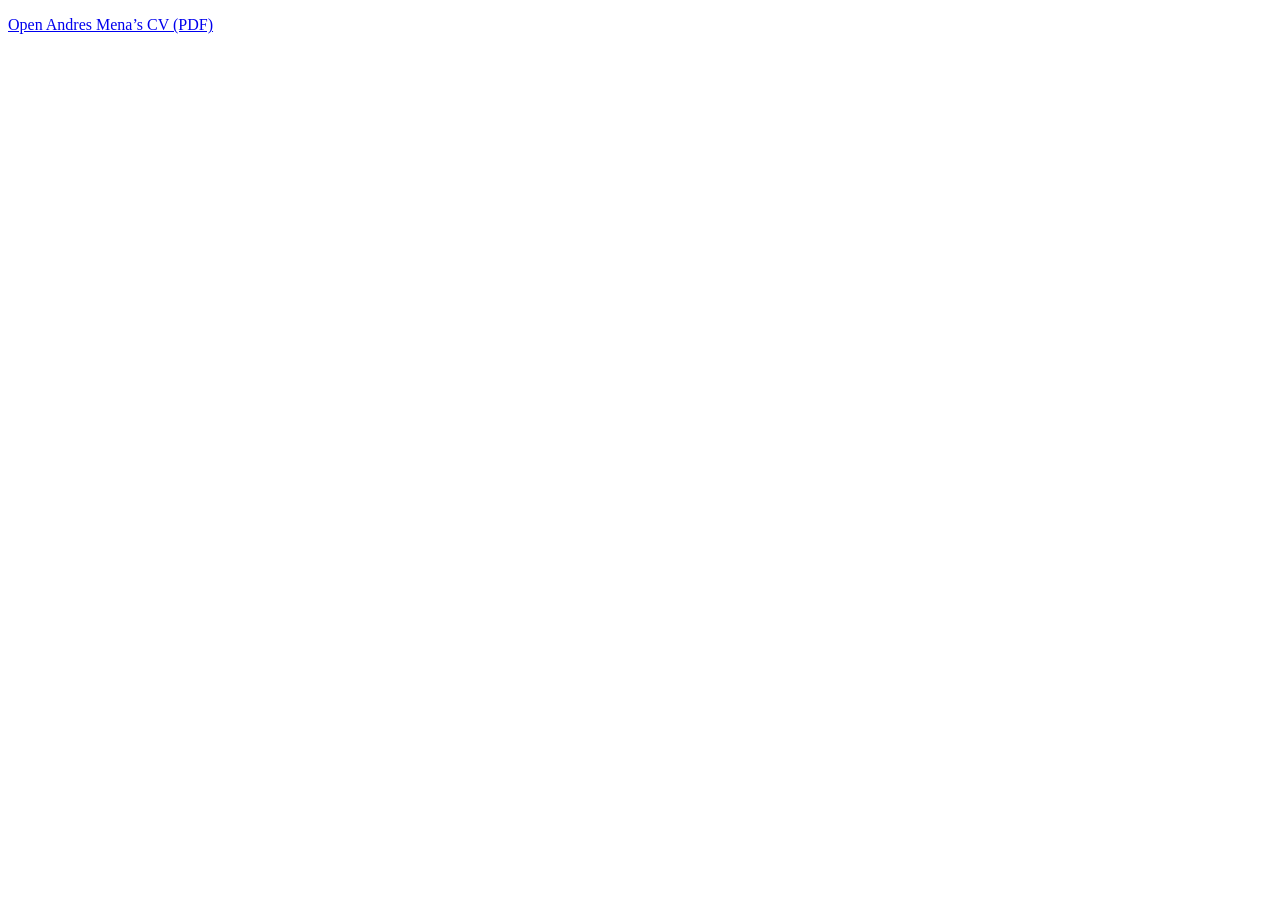
==== commit ed81eacb: "Open original CV PDF directly from navigation" ====
--- a/site/cv.html
+++ b/site/cv.html
@@ -3,58 +3,10 @@
 <head>
   <meta charset="utf-8">
   <meta name="viewport" content="width=device-width, initial-scale=1">
+  <meta http-equiv="refresh" content="0; url=assets/Andres_Mena_CV.pdf">
   <title>CV | Andres Mena</title>
-  <meta name="description" content="Andres Mena's education, professional experience, research, and teaching.">
-  <link rel="icon" href="assets/favicon.svg" type="image/svg+xml">
-  <link rel="stylesheet" href="assets/style.css">
 </head>
 <body>
-  <a class="skip-link" href="#main">Skip to content</a>
-  <header class="masthead"><nav class="container navigation" aria-label="Main navigation"><a class="wordmark" href="index.html">Andres Mena<span aria-hidden="true">.</span></a><div class="nav-links"><a href="index.html#research">Research</a><a href="index.html#teaching">Teaching</a><a href="index.html#software">Software</a><a href="index.html#media">Media</a></div></nav></header>
-  <main id="main" class="container cv">
-    <p class="eyebrow">Curriculum vitae</p>
-    <h1>Andres Mena</h1>
-    <p class="lead">PhD Economist · Econometrics · Causal Inference</p>
-    <p>Seattle, Washington · <a href="mailto:asebamena@gmail.com">asebamena@gmail.com</a><br><a href="https://github.com/andres-mena">GitHub</a> · <a href="https://www.linkedin.com/in/sebamena/">LinkedIn</a> · <a href="https://scholar.google.com.au/citations?user=I_KiBSQAAAAJ&amp;hl=en">Google Scholar</a></p>
-    <div class="cv-actions"><a href="assets/Andres_Mena_CV.pdf" download>Download PDF</a><button type="button" id="print-cv" hidden>Print / Save as PDF</button><a href="index.html">Back to website</a></div>
-    <h2>Experience</h2>
-    <article><h3>Amazon — Economist II, Prime Economics</h3><p class="meta">June 2026–present · Seattle, Washington</p><p>Develop econometric solutions for causal inference and economic modeling to inform large-scale investment decisions and strategic decision-making across products.</p></article>
-    <article><h3>LAPDE — Co-Founder &amp; Research Director</h3><p class="meta">November 2020–present · Tucumán, Argentina</p><p>Lead applied development-economics research, policy analysis, and advisory work for NGOs and government institutions. Design research agendas and translate empirical findings into actionable insights.</p></article>
-    <article><h3>Amazon — Economist Intern</h3><p class="meta">June–September 2025 · New York</p><p>Designed causal-inference frameworks to evaluate organizational policies and operational performance. Integrated econometric models into tools supporting large-scale decision-making.</p></article>
-    <article><h3>Amazon — Economist Intern</h3><p class="meta">September–December 2024 · New York</p><p>Developed a semiparametric instrumental-variables estimator for randomized supply-chain experiments with imperfect compliance and ratio metrics, incorporating high-dimensional covariates and Double Machine Learning.</p></article>
-    <article><h3>Microsoft — Research Intern</h3><p class="meta">May–August 2024 · Redmond, Washington</p><p>Developed a constrained synthetic-control estimator incorporating economic theory into causal inference and applied it to cloud-computing demand and price-elasticity estimation.</p></article>
-    <article><h3>IDB Invest — Consultant, Development Effectiveness</h3><p class="meta">April 2018–April 2020 · Part-time</p><p>Impact evaluation and causal-inference research on firm productivity in Latin America.</p></article>
-    <h2>Education</h2>
-    <article><h3>Brown University — PhD in Economics</h3><p class="meta">2021–2026</p><p>Thesis: <a href="https://repository.library.brown.edu/studio/item/bdr:5hv7my46/">Essays in Econometrics for Causal Inference</a></p></article>
-    <article><h3>Universidad Nacional de Tucumán — PhD in Philosophy</h3><p class="meta">2016–2021</p><p>Thesis: Economic Thought and Development in Latin America</p></article>
-    <article><h3>Brown University — MA in Economics</h3><p class="meta">2023</p></article>
-    <article><h3>Universidad de San Andrés — MA in Economics</h3><p class="meta">2017–2018</p><p>Thesis: The Impact of Quality Certifications on Firm Performance</p></article>
-    <article><h3>Universidad Nacional de Tucumán — BA in Economics</h3><p class="meta">2010–2015</p><p>Thesis: Can Studying Economics Make People Selfish? Evidence from a Classroom Experiment</p></article>
-    <h2>Working papers</h2>
-    <ul>
-      <li>Semiparametric Instrumental Variable Estimator for Ratio and Level Metrics</li>
-      <li>Distributional Policy Learning via Influence Functions</li>
-      <li>Synthetic Control Estimation Under Economic and Statistical Constraints</li>
-      <li>Double Debiased Machine Learning for Fuzzy Differences in Differences</li>
-      <li>High Wage Collective Bargaining Units: The Effect of Unions on Firm Pay and Inequality</li>
-    </ul>
-    <h2>Publications</h2>
-    <p>Montes-Rojas, G., &amp; Mena, A. S. “<a href="https://doi.org/10.1080/03610918.2021.1884717">Density estimation using bootstrap quantile variance and quantile-mean covariance.</a>” <em>Communications in Statistics – Simulation and Computation</em>, 52(4), 1449–1461, 2023 (online 2021).</p>
-    <p>Danón, A., Mena, A. S., &amp; Ramasco, A. “<a href="https://doi.org/10.46553/ensayos.3.3.2021.p1-24" lang="es">COVID-19 a nivel local: SEIR+ un modelo para proyectar escenarios epidemiológicos y demandas hacia el sistema sanitario.</a>” <em>Ensayos de Política Económica</em>, 3(3), 1–24, 2021.</p>
-    <h2>Teaching</h2>
-    <h3>Lecturer / Instructor — Universidad Nacional de Tucumán</h3>
-    <ul><li>Causal Inference Using Machine Learning — graduate, 2024</li><li>Macroeconomics I — undergraduate, 2020</li></ul>
-    <h3>Teaching Assistant</h3>
-    <ul><li>Brown University: Applied Econometrics I — Fall 2023–Fall 2025 (Toru Kitagawa); Applied Econometrics II — Spring 2024 (Peter Hull); Theory of Market Design — Fall 2022 (Bobby Pakzad-Hurson).</li><li>Universidad de San Andrés: Macroeconomics for Business — MBA, 2018–2019 (José Fanelli).</li></ul>
-    <h2>Research assistance</h2>
-    <p>Brown University: Jonathan Roth, Susanne Schennach, and Neil Thakral. Work in econometrics, inference, and allocation simulation.</p>
-    <h2>Selected awards</h2>
-    <ul><li>Statistics &amp; Experimentation Best Paper Award — Amazon Consumer Science Summit, 2025.</li><li>Best Conference Poster — Argentinean Statistical Society, 2019.</li></ul>
-    <h2>Methods &amp; tools</h2>
-    <p>Causal inference, econometrics, experimental design, policy learning, Difference-in-Differences, synthetic control, instrumental variables, and causal machine learning.</p>
-    <p>Python · R · Stata · SQL · AWS · Azure · Git</p>
-    <p class="meta">Updated October 2026.</p>
-  </main>
-  <script src="assets/cv.js"></script>
+  <p><a href="assets/Andres_Mena_CV.pdf">Open Andres Mena’s CV (PDF)</a></p>
 </body>
 </html>
